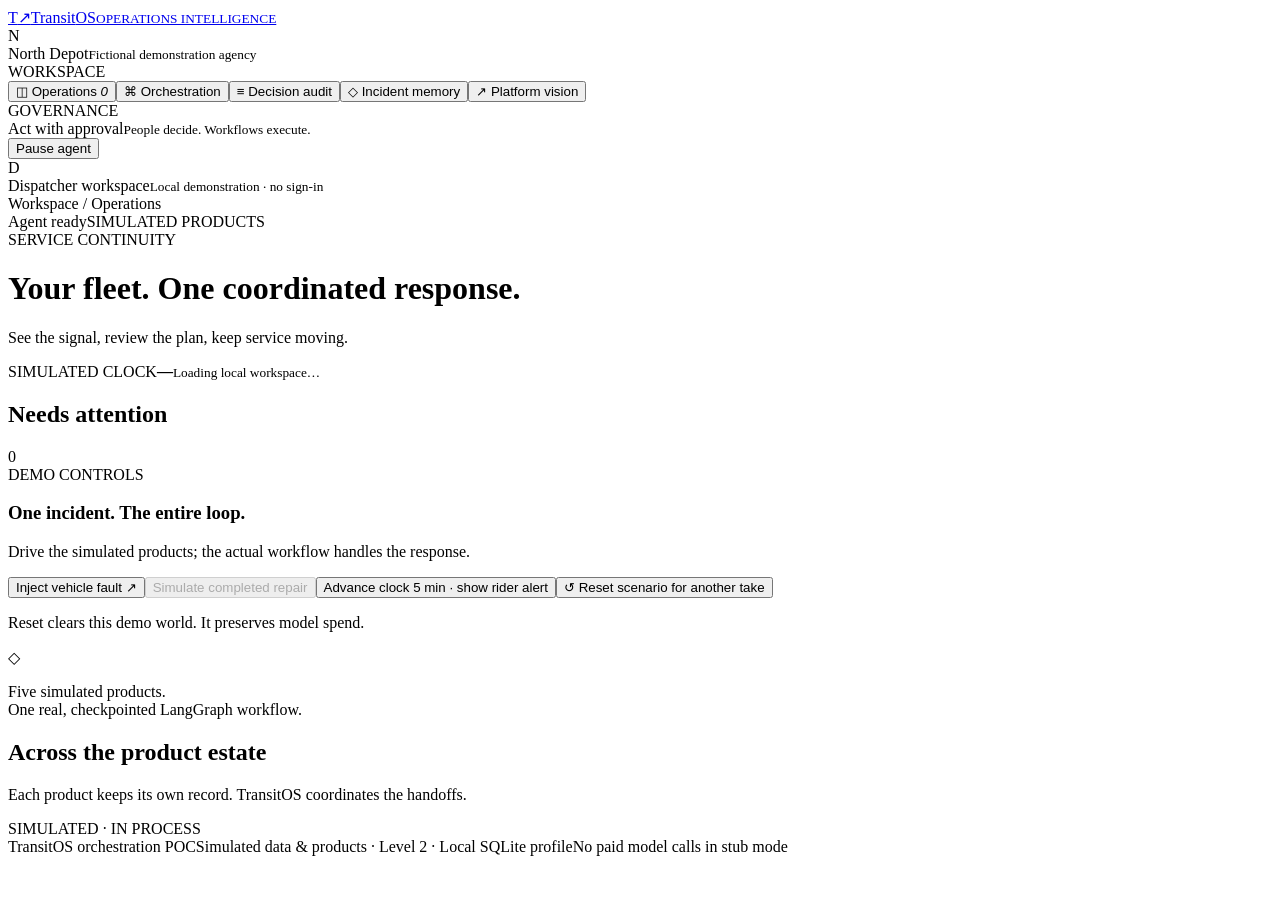
==== src/transitos/panel/console/index.html @ 856efc1a "Deliver dispatcher console, interactive explorer and scoped agent memory" ====
<!doctype html>
<html lang="en">
<head>
  <meta charset="utf-8"><meta name="viewport" content="width=device-width,initial-scale=1">
  <title>TransitOS · Dispatcher workspace</title>
  <link rel="stylesheet" href="/assets/console.css"><script src="/assets/console.js" defer></script>
</head>
<body>
<aside class="sidebar">
  <a class="brand" href="/" aria-label="TransitOS home"><span class="brand-mark">T<span>↗</span></span><span>Transit<span class="brand-light">OS</span><small>OPERATIONS INTELLIGENCE</small></span></a>
  <div class="agency-switch"><span class="agency-avatar">N</span><div>North Depot<small>Fictional demonstration agency</small></div></div>
  <div class="nav-label">WORKSPACE</div>
  <nav aria-label="Workspace"><button class="nav-item active" data-view="operations"><span>◫</span> Operations <i id="attention-count">0</i></button><button class="nav-item" data-view="orchestration"><span>⌘</span> Orchestration</button><button class="nav-item" data-view="audit"><span>≡</span> Decision audit</button><button class="nav-item" data-view="memory"><span>◇</span> Incident memory</button><button class="nav-item" data-view="vision"><span>↗</span> Platform vision</button></nav>
  <div class="sidebar-bottom"><div class="nav-label">GOVERNANCE</div><div class="governance"><span class="green-dot"></span> Act with approval<small>People decide. Workflows execute.</small></div><button id="pause" class="pause-button">Pause agent</button><div class="profile"><span class="avatar">D</span><div>Dispatcher workspace<small>Local demonstration · no sign-in</small></div></div></div>
</aside>
<div class="workspace">
  <header class="topbar"><div><span class="breadcrumb">Workspace / </span><span id="view-name">Operations</span></div><div class="header-status"><span id="agent-status"><span class="green-dot"></span> Agent ready</span><span class="simulation-badge">SIMULATED PRODUCTS</span></div></header>
  <main>
    <div class="page-heading"><div><div class="eyebrow">SERVICE CONTINUITY</div><h1 id="page-title">Your fleet. One coordinated response.</h1><p id="page-description">See the signal, review the plan, keep service moving.</p></div><div class="clock"><span>SIMULATED CLOCK</span><strong id="clock">—</strong><small id="reasoner">Loading local workspace…</small></div></div>
    <div id="error" class="notice error" role="alert" hidden></div><div id="busy" class="notice working" role="status" hidden><span class="spinner"></span> Orchestration in progress. Product state and graph activity update here.</div>
    <section id="operations-view" class="view">
      <div id="metrics" class="metrics"></div>
      <div class="operations-grid"><section class="attention-column"><div class="section-heading"><h2>Needs attention</h2><span id="attention-label" class="count">0</span></div><div id="attention"></div><div class="demo-controls"><div class="eyebrow">DEMO CONTROLS</div><h3>One incident. The entire loop.</h3><p>Drive the simulated products; the actual workflow handles the response.</p><button id="trigger" class="button primary full">Inject vehicle fault <span>↗</span></button><button id="repair" class="button secondary full" disabled>Simulate completed repair</button><button id="advance" class="text-button">Advance clock 5 min · show rider alert</button><button id="reset" class="text-button muted">↺ Reset scenario for another take</button><p class="tiny">Reset clears this demo world. It preserves model spend.</p></div><div class="boundary-note"><span>◇</span><p>Five simulated products.<br>One real, checkpointed LangGraph workflow.</p></div></section><section id="incident" class="incident-column"></section></div>
      <section class="product-section"><div class="section-heading"><div><h2>Across the product estate</h2><p class="section-subtitle">Each product keeps its own record. TransitOS coordinates the handoffs.</p></div><span class="subtle-tag">SIMULATED · IN PROCESS</span></div><div id="products" class="products"></div></section>
    </section>
    <section id="orchestration-view" class="view" hidden><div class="explainer"><span class="graph-icon">⌘</span><div><h2>Judgment at the right moments. Code at every boundary.</h2><p>These are actual node updates from the running LangGraph. Approval and repair waits are durable interrupts; they perform no writes.</p></div></div><div id="graph"></div><div class="trace-panel"><div class="section-heading"><h2>Live node activity</h2><span class="subtle-tag">ACTUAL GRAPH UPDATES</span></div><div id="trace"></div></div></section>
    <section id="audit-view" class="view" hidden><div class="explainer"><span class="graph-icon">≡</span><div><h2>Every action has a reason and a record.</h2><p>Human decisions and adapter calls below come from the integrated system. Decision revisions are stored in its append-only audit.</p></div></div><div id="audit-summary"></div><div id="audit"></div></section>
    <section id="memory-view" class="view" hidden><div class="explainer"><span class="graph-icon">◇</span><div><h2>Remember the incident. Recheck the world.</h2><p>Only completed, approved responses enter this agency- and vehicle-scoped history. It survives a demo reset, but never authorizes a new action or replaces current product facts.</p></div></div><div id="memory"></div></section>
    <section id="vision-view" class="view" hidden><div class="vision-hero"><div class="eyebrow">THE TRANSITOS VISION</div><h2>Products know their part.<br>Orchestration connects the whole.</h2><p>A fault becomes a maintenance response, a service recovery plan and a rider update—with a person in control and evidence at every step.</p><span class="subtle-tag">DEMONSTRATED TODAY: VEHICLE HEALTH → SERVICE CONTINUITY</span></div><div class="vision-grid"><article><span class="vision-number">01</span><h3>One identity across products</h3><p>Resolve native vehicle IDs before acting. Surface ambiguity to a person rather than guess.</p></article><article><span class="vision-number">02</span><h3>Reusable, governed actions</h3><p>Typed adapters, idempotency, code-enforced limits and defined compensation. Products remain the systems of record.</p></article><article><span class="vision-number">03</span><h3>Human control, by policy</h3><p>Concrete proposals, explicit approvals, acknowledgement of unknowns and a live agency kill switch.</p></article></div><div class="section-heading"><h2>What the same foundation could enable</h2><span class="subtle-tag">FUTURE POSSIBILITIES · NOT IMPLEMENTED HERE</span></div><div class="vision-grid"><article><h3>Operator no-show recovery</h3><p>Find qualified extra-board cover and propose the affected run changes.</p></article><article><h3>Maintenance-aware scheduling</h3><p>Place preventive maintenance around service demand and available spares.</p></article><article><h3>Disruption response</h3><p>Coordinate schedule recovery and rider communication across more workflows.</p></article></div><div class="recording-guide"><h3>A six-minute walkthrough</h3><ol><li>Start in Operations and inject the fault.</li><li>Open the proposal. Explain the identity, evidence, checks and zero writes.</li><li>Approve as the dispatcher. Show all five product actions and the rider alert.</li><li>Open Orchestration to show the actual graph and repair interrupt.</li><li>Simulate repair, then approve return to service.</li><li>Show Decision audit and the foundation for future workflows.</li></ol></div></section>
    <footer><span>TransitOS orchestration POC</span><span>Simulated data & products · Level 2 · Local SQLite profile</span><span id="spend">No paid model calls in stub mode</span></footer>
  </main>
</div>
<dialog id="reset-dialog"><h2>Reset the demonstration?</h2><p>This clears the current simulated incident and product state. Accumulated model spend is preserved.</p><div class="dialog-actions"><button id="cancel-reset" class="button secondary">Keep this incident</button><button id="confirm-reset" class="button primary">Reset demo</button></div></dialog>
</body></html>
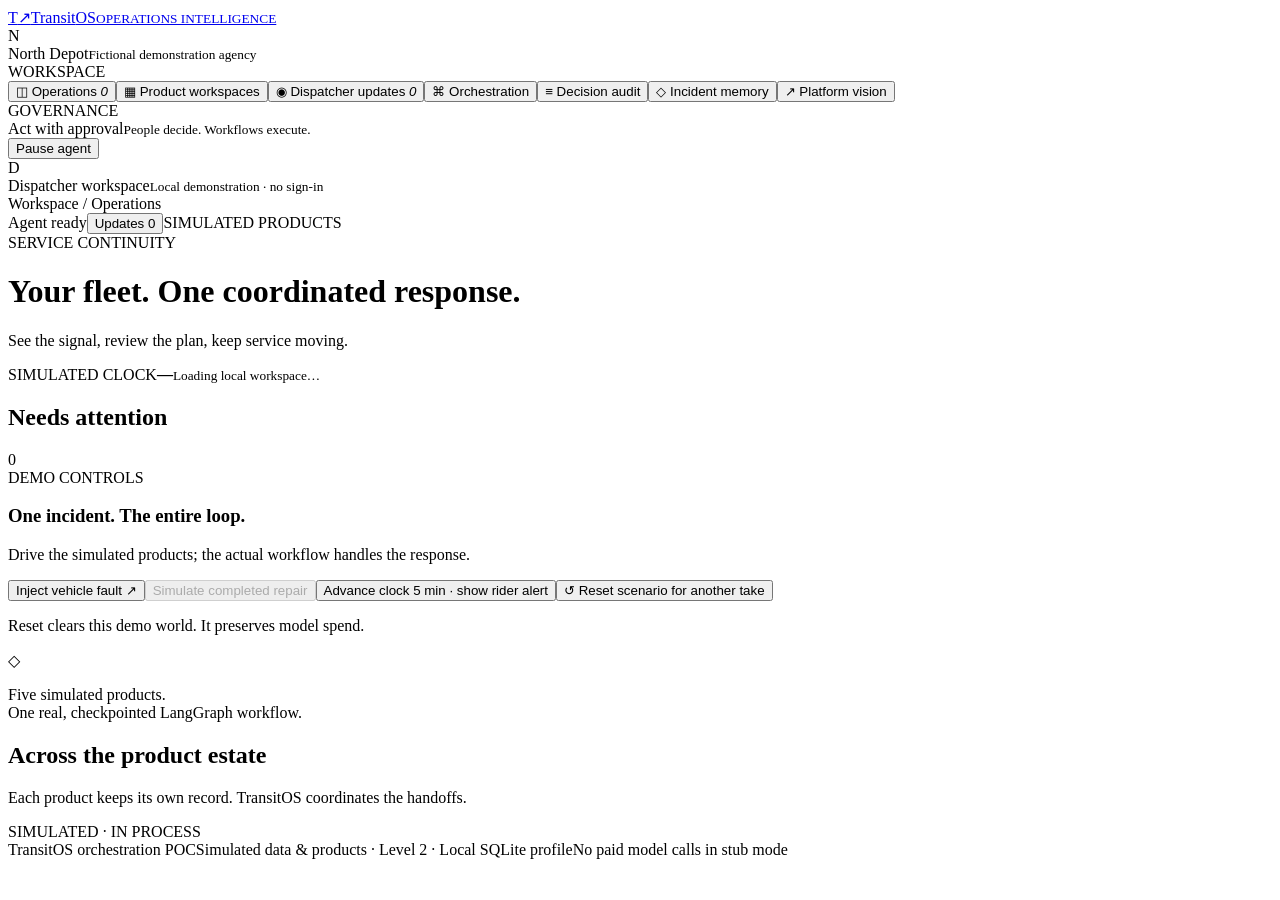
==== commit 41a204db: "Show native product records and dispatcher workflow updates" ====
--- a/src/transitos/panel/console/index.html
+++ b/src/transitos/panel/console/index.html
@@ -3,26 +3,29 @@
 <head>
   <meta charset="utf-8"><meta name="viewport" content="width=device-width,initial-scale=1">
   <title>TransitOS · Dispatcher workspace</title>
-  <link rel="stylesheet" href="/assets/console.css"><script src="/assets/console.js" defer></script>
+  <link rel="stylesheet" href="/assets/console.css"><script src="/assets/product-views.js" defer></script><script src="/assets/console.js" defer></script>
 </head>
 <body>
 <aside class="sidebar">
   <a class="brand" href="/" aria-label="TransitOS home"><span class="brand-mark">T<span>↗</span></span><span>Transit<span class="brand-light">OS</span><small>OPERATIONS INTELLIGENCE</small></span></a>
   <div class="agency-switch"><span class="agency-avatar">N</span><div>North Depot<small>Fictional demonstration agency</small></div></div>
   <div class="nav-label">WORKSPACE</div>
-  <nav aria-label="Workspace"><button class="nav-item active" data-view="operations"><span>◫</span> Operations <i id="attention-count">0</i></button><button class="nav-item" data-view="orchestration"><span>⌘</span> Orchestration</button><button class="nav-item" data-view="audit"><span>≡</span> Decision audit</button><button class="nav-item" data-view="memory"><span>◇</span> Incident memory</button><button class="nav-item" data-view="vision"><span>↗</span> Platform vision</button></nav>
+  <nav aria-label="Workspace"><button class="nav-item active" data-view="operations"><span>◫</span> Operations <i id="attention-count">0</i></button><button class="nav-item" data-view="estate"><span>▦</span> Product workspaces</button><button class="nav-item" data-view="updates"><span>◉</span> Dispatcher updates <i id="update-count">0</i></button><button class="nav-item" data-view="orchestration"><span>⌘</span> Orchestration</button><button class="nav-item" data-view="audit"><span>≡</span> Decision audit</button><button class="nav-item" data-view="memory"><span>◇</span> Incident memory</button><button class="nav-item" data-view="vision"><span>↗</span> Platform vision</button></nav>
   <div class="sidebar-bottom"><div class="nav-label">GOVERNANCE</div><div class="governance"><span class="green-dot"></span> Act with approval<small>People decide. Workflows execute.</small></div><button id="pause" class="pause-button">Pause agent</button><div class="profile"><span class="avatar">D</span><div>Dispatcher workspace<small>Local demonstration · no sign-in</small></div></div></div>
 </aside>
 <div class="workspace">
-  <header class="topbar"><div><span class="breadcrumb">Workspace / </span><span id="view-name">Operations</span></div><div class="header-status"><span id="agent-status"><span class="green-dot"></span> Agent ready</span><span class="simulation-badge">SIMULATED PRODUCTS</span></div></header>
+  <header class="topbar"><div><span class="breadcrumb">Workspace / </span><span id="view-name">Operations</span></div><div class="header-status"><span id="agent-status"><span class="green-dot"></span> Agent ready</span><button class="update-pill" data-view="updates">Updates <span id="update-badge">0</span></button><span class="simulation-badge">SIMULATED PRODUCTS</span></div></header>
   <main>
     <div class="page-heading"><div><div class="eyebrow">SERVICE CONTINUITY</div><h1 id="page-title">Your fleet. One coordinated response.</h1><p id="page-description">See the signal, review the plan, keep service moving.</p></div><div class="clock"><span>SIMULATED CLOCK</span><strong id="clock">—</strong><small id="reasoner">Loading local workspace…</small></div></div>
+    <div id="latest-update" class="latest-update" role="status" aria-live="polite" hidden></div>
     <div id="error" class="notice error" role="alert" hidden></div><div id="busy" class="notice working" role="status" hidden><span class="spinner"></span> Orchestration in progress. Product state and graph activity update here.</div>
     <section id="operations-view" class="view">
       <div id="metrics" class="metrics"></div>
       <div class="operations-grid"><section class="attention-column"><div class="section-heading"><h2>Needs attention</h2><span id="attention-label" class="count">0</span></div><div id="attention"></div><div class="demo-controls"><div class="eyebrow">DEMO CONTROLS</div><h3>One incident. The entire loop.</h3><p>Drive the simulated products; the actual workflow handles the response.</p><button id="trigger" class="button primary full">Inject vehicle fault <span>↗</span></button><button id="repair" class="button secondary full" disabled>Simulate completed repair</button><button id="advance" class="text-button">Advance clock 5 min · show rider alert</button><button id="reset" class="text-button muted">↺ Reset scenario for another take</button><p class="tiny">Reset clears this demo world. It preserves model spend.</p></div><div class="boundary-note"><span>◇</span><p>Five simulated products.<br>One real, checkpointed LangGraph workflow.</p></div></section><section id="incident" class="incident-column"></section></div>
       <section class="product-section"><div class="section-heading"><div><h2>Across the product estate</h2><p class="section-subtitle">Each product keeps its own record. TransitOS coordinates the handoffs.</p></div><span class="subtle-tag">SIMULATED · IN PROCESS</span></div><div id="products" class="products"></div></section>
     </section>
+    <section id="estate-view" class="view" hidden><div class="product-switch" role="group" aria-label="Product workspace"><button class="active" data-workspace="all">All products</button><button data-workspace="telematics">Telematics</button><button data-workspace="maintenance">Maintenance</button><button data-workspace="scheduling">Scheduling</button><button data-workspace="workforce">Workforce</button><button data-workspace="alerts">Rider comms</button></div><div id="estate"></div></section>
+    <section id="updates-view" class="view" hidden><div class="section-heading"><div><h2>Every milestone, backed by system evidence.</h2><p class="section-subtitle">In-app updates from actual graph activity, decisions and product effects. No external notifications are sent.</p></div><button id="mark-seen" class="button secondary">Mark updates seen</button></div><div id="dispatcher-updates" aria-label="Incident updates"></div></section>
     <section id="orchestration-view" class="view" hidden><div class="explainer"><span class="graph-icon">⌘</span><div><h2>Judgment at the right moments. Code at every boundary.</h2><p>These are actual node updates from the running LangGraph. Approval and repair waits are durable interrupts; they perform no writes.</p></div></div><div id="graph"></div><div class="trace-panel"><div class="section-heading"><h2>Live node activity</h2><span class="subtle-tag">ACTUAL GRAPH UPDATES</span></div><div id="trace"></div></div></section>
     <section id="audit-view" class="view" hidden><div class="explainer"><span class="graph-icon">≡</span><div><h2>Every action has a reason and a record.</h2><p>Human decisions and adapter calls below come from the integrated system. Decision revisions are stored in its append-only audit.</p></div></div><div id="audit-summary"></div><div id="audit"></div></section>
     <section id="memory-view" class="view" hidden><div class="explainer"><span class="graph-icon">◇</span><div><h2>Remember the incident. Recheck the world.</h2><p>Only completed, approved responses enter this agency- and vehicle-scoped history. It survives a demo reset, but never authorizes a new action or replaces current product facts.</p></div></div><div id="memory"></div></section>
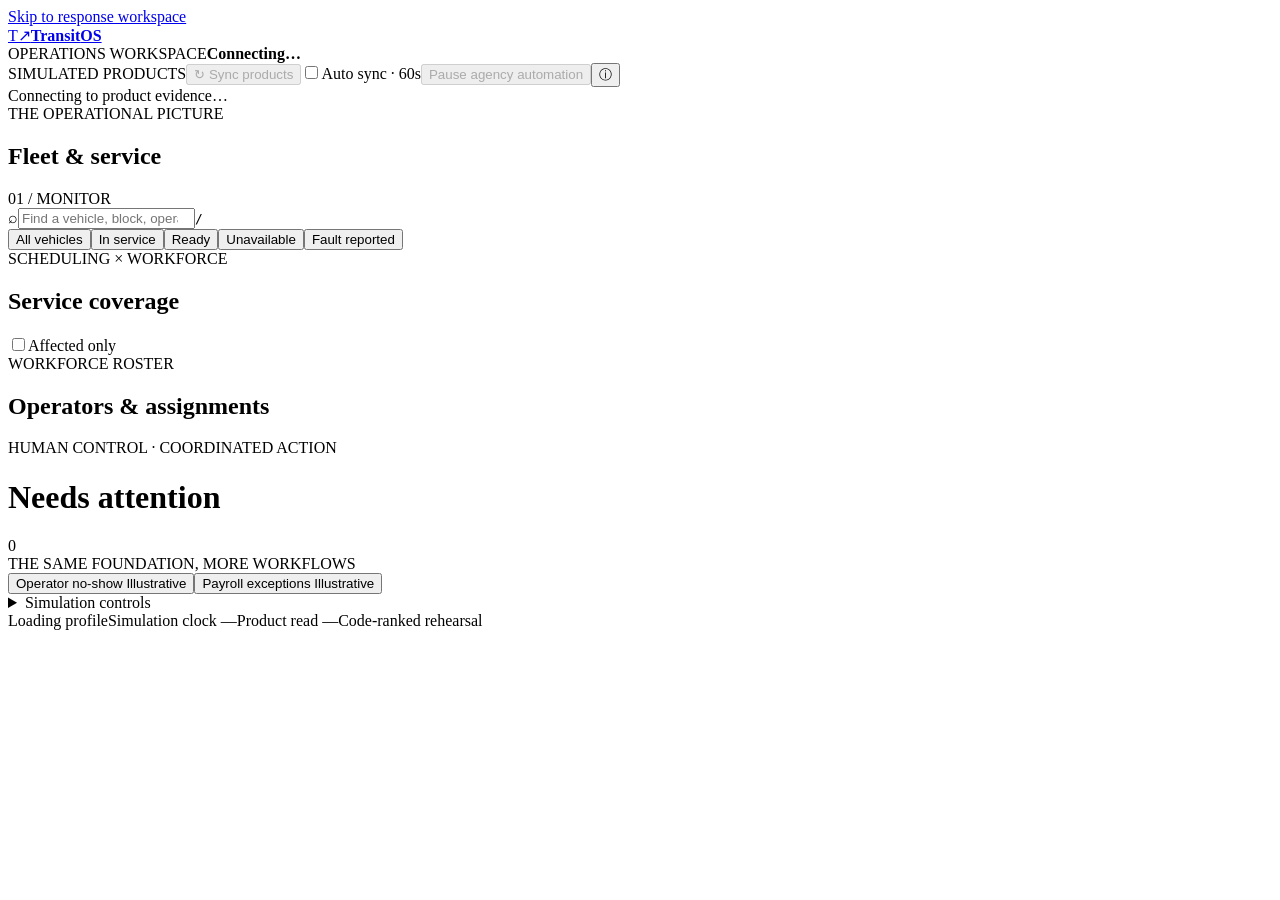
==== commit 6b2d9906: "Connect simulated products to Databricks and unify fleet operations" ====
--- a/src/transitos/panel/console/index.html
+++ b/src/transitos/panel/console/index.html
@@ -1,37 +1,26 @@
 <!doctype html>
 <html lang="en">
-<head>
-  <meta charset="utf-8"><meta name="viewport" content="width=device-width,initial-scale=1">
-  <title>TransitOS · Dispatcher workspace</title>
-  <link rel="stylesheet" href="/assets/console.css"><script src="/assets/product-views.js" defer></script><script src="/assets/console.js" defer></script>
-</head>
+<head><meta charset="utf-8"><meta name="viewport" content="width=device-width,initial-scale=1"><title>TransitOS · Operations</title>
+<link rel="stylesheet" href="/assets/workspace.css"><script src="/assets/workspace-model.js" defer></script><script src="/assets/workspace.js" defer></script></head>
 <body>
-<aside class="sidebar">
-  <a class="brand" href="/" aria-label="TransitOS home"><span class="brand-mark">T<span>↗</span></span><span>Transit<span class="brand-light">OS</span><small>OPERATIONS INTELLIGENCE</small></span></a>
-  <div class="agency-switch"><span class="agency-avatar">N</span><div>North Depot<small>Fictional demonstration agency</small></div></div>
-  <div class="nav-label">WORKSPACE</div>
-  <nav aria-label="Workspace"><button class="nav-item active" data-view="operations"><span>◫</span> Operations <i id="attention-count">0</i></button><button class="nav-item" data-view="estate"><span>▦</span> Product workspaces</button><button class="nav-item" data-view="updates"><span>◉</span> Dispatcher updates <i id="update-count">0</i></button><button class="nav-item" data-view="orchestration"><span>⌘</span> Orchestration</button><button class="nav-item" data-view="audit"><span>≡</span> Decision audit</button><button class="nav-item" data-view="memory"><span>◇</span> Incident memory</button><button class="nav-item" data-view="vision"><span>↗</span> Platform vision</button></nav>
-  <div class="sidebar-bottom"><div class="nav-label">GOVERNANCE</div><div class="governance"><span class="green-dot"></span> Act with approval<small>People decide. Workflows execute.</small></div><button id="pause" class="pause-button">Pause agent</button><div class="profile"><span class="avatar">D</span><div>Dispatcher workspace<small>Local demonstration · no sign-in</small></div></div></div>
-</aside>
-<div class="workspace">
-  <header class="topbar"><div><span class="breadcrumb">Workspace / </span><span id="view-name">Operations</span></div><div class="header-status"><span id="agent-status"><span class="green-dot"></span> Agent ready</span><button class="update-pill" data-view="updates">Updates <span id="update-badge">0</span></button><span class="simulation-badge">SIMULATED PRODUCTS</span></div></header>
-  <main>
-    <div class="page-heading"><div><div class="eyebrow">SERVICE CONTINUITY</div><h1 id="page-title">Your fleet. One coordinated response.</h1><p id="page-description">See the signal, review the plan, keep service moving.</p></div><div class="clock"><span>SIMULATED CLOCK</span><strong id="clock">—</strong><small id="reasoner">Loading local workspace…</small></div></div>
-    <div id="latest-update" class="latest-update" role="status" aria-live="polite" hidden></div>
-    <div id="error" class="notice error" role="alert" hidden></div><div id="busy" class="notice working" role="status" hidden><span class="spinner"></span> Orchestration in progress. Product state and graph activity update here.</div>
-    <section id="operations-view" class="view">
-      <div id="metrics" class="metrics"></div>
-      <div class="operations-grid"><section class="attention-column"><div class="section-heading"><h2>Needs attention</h2><span id="attention-label" class="count">0</span></div><div id="attention"></div><div class="demo-controls"><div class="eyebrow">DEMO CONTROLS</div><h3>One incident. The entire loop.</h3><p>Drive the simulated products; the actual workflow handles the response.</p><button id="trigger" class="button primary full">Inject vehicle fault <span>↗</span></button><button id="repair" class="button secondary full" disabled>Simulate completed repair</button><button id="advance" class="text-button">Advance clock 5 min · show rider alert</button><button id="reset" class="text-button muted">↺ Reset scenario for another take</button><p class="tiny">Reset clears this demo world. It preserves model spend.</p></div><div class="boundary-note"><span>◇</span><p>Five simulated products.<br>One real, checkpointed LangGraph workflow.</p></div></section><section id="incident" class="incident-column"></section></div>
-      <section class="product-section"><div class="section-heading"><div><h2>Across the product estate</h2><p class="section-subtitle">Each product keeps its own record. TransitOS coordinates the handoffs.</p></div><span class="subtle-tag">SIMULATED · IN PROCESS</span></div><div id="products" class="products"></div></section>
-    </section>
-    <section id="estate-view" class="view" hidden><div class="product-switch" role="group" aria-label="Product workspace"><button class="active" data-workspace="all">All products</button><button data-workspace="telematics">Telematics</button><button data-workspace="maintenance">Maintenance</button><button data-workspace="scheduling">Scheduling</button><button data-workspace="workforce">Workforce</button><button data-workspace="alerts">Rider comms</button></div><div id="estate"></div></section>
-    <section id="updates-view" class="view" hidden><div class="section-heading"><div><h2>Every milestone, backed by system evidence.</h2><p class="section-subtitle">In-app updates from actual graph activity, decisions and product effects. No external notifications are sent.</p></div><button id="mark-seen" class="button secondary">Mark updates seen</button></div><div id="dispatcher-updates" aria-label="Incident updates"></div></section>
-    <section id="orchestration-view" class="view" hidden><div class="explainer"><span class="graph-icon">⌘</span><div><h2>Judgment at the right moments. Code at every boundary.</h2><p>These are actual node updates from the running LangGraph. Approval and repair waits are durable interrupts; they perform no writes.</p></div></div><div id="graph"></div><div class="trace-panel"><div class="section-heading"><h2>Live node activity</h2><span class="subtle-tag">ACTUAL GRAPH UPDATES</span></div><div id="trace"></div></div></section>
-    <section id="audit-view" class="view" hidden><div class="explainer"><span class="graph-icon">≡</span><div><h2>Every action has a reason and a record.</h2><p>Human decisions and adapter calls below come from the integrated system. Decision revisions are stored in its append-only audit.</p></div></div><div id="audit-summary"></div><div id="audit"></div></section>
-    <section id="memory-view" class="view" hidden><div class="explainer"><span class="graph-icon">◇</span><div><h2>Remember the incident. Recheck the world.</h2><p>Only completed, approved responses enter this agency- and vehicle-scoped history. It survives a demo reset, but never authorizes a new action or replaces current product facts.</p></div></div><div id="memory"></div></section>
-    <section id="vision-view" class="view" hidden><div class="vision-hero"><div class="eyebrow">THE TRANSITOS VISION</div><h2>Products know their part.<br>Orchestration connects the whole.</h2><p>A fault becomes a maintenance response, a service recovery plan and a rider update—with a person in control and evidence at every step.</p><span class="subtle-tag">DEMONSTRATED TODAY: VEHICLE HEALTH → SERVICE CONTINUITY</span></div><div class="vision-grid"><article><span class="vision-number">01</span><h3>One identity across products</h3><p>Resolve native vehicle IDs before acting. Surface ambiguity to a person rather than guess.</p></article><article><span class="vision-number">02</span><h3>Reusable, governed actions</h3><p>Typed adapters, idempotency, code-enforced limits and defined compensation. Products remain the systems of record.</p></article><article><span class="vision-number">03</span><h3>Human control, by policy</h3><p>Concrete proposals, explicit approvals, acknowledgement of unknowns and a live agency kill switch.</p></article></div><div class="section-heading"><h2>What the same foundation could enable</h2><span class="subtle-tag">FUTURE POSSIBILITIES · NOT IMPLEMENTED HERE</span></div><div class="vision-grid"><article><h3>Operator no-show recovery</h3><p>Find qualified extra-board cover and propose the affected run changes.</p></article><article><h3>Maintenance-aware scheduling</h3><p>Place preventive maintenance around service demand and available spares.</p></article><article><h3>Disruption response</h3><p>Coordinate schedule recovery and rider communication across more workflows.</p></article></div><div class="recording-guide"><h3>A six-minute walkthrough</h3><ol><li>Start in Operations and inject the fault.</li><li>Open the proposal. Explain the identity, evidence, checks and zero writes.</li><li>Approve as the dispatcher. Show all five product actions and the rider alert.</li><li>Open Orchestration to show the actual graph and repair interrupt.</li><li>Simulate repair, then approve return to service.</li><li>Show Decision audit and the foundation for future workflows.</li></ol></div></section>
-    <footer><span>TransitOS orchestration POC</span><span>Simulated data & products · Level 2 · Local SQLite profile</span><span id="spend">No paid model calls in stub mode</span></footer>
-  </main>
+<a class="skip" href="#response-panel">Skip to response workspace</a>
+<header class="app-header"><a class="brand" href="/" aria-label="TransitOS operations"><span class="brand-symbol">T↗</span><strong>Transit<span>OS</span></strong></a><span class="header-divider"></span><div class="workspace-name"><span class="eyebrow">OPERATIONS WORKSPACE</span><strong id="agency">Connecting…</strong></div><div class="header-tools"><span class="simulation">SIMULATED PRODUCTS</span><button id="refresh" class="button secondary" disabled>↻ Sync products</button><label class="auto-sync"><input id="auto-sync" type="checkbox">Auto sync · 60s</label><button id="pause" class="button secondary" disabled>Pause agency automation</button><button data-inspect="system" class="icon-button" aria-label="Inspect data connection">ⓘ</button></div></header>
+<div id="notice" class="notice" role="status" aria-live="polite">Connecting to product evidence…</div>
+<div class="workspace-shell">
+<section class="fleet-panel" aria-labelledby="fleet-title"><header class="panel-heading"><div><span class="eyebrow">THE OPERATIONAL PICTURE</span><h1 id="fleet-title">Fleet & service</h1></div><span class="panel-index">01 / MONITOR</span></header>
+<div id="data-source" class="data-source"></div><div id="fleet-summary" class="fleet-summary"></div>
+<div class="fleet-toolbar"><label class="search"><span aria-hidden="true">⌕</span><input id="fleet-search" type="search" aria-label="Search fleet and service" placeholder="Find a vehicle, block, operator or depot…" autocomplete="off"><kbd>/</kbd></label><div id="fleet-filters" class="filter-row" role="group" aria-label="Filter fleet"><button data-filter="all" aria-pressed="true">All vehicles</button><button data-filter="in_service" aria-pressed="false">In service</button><button data-filter="ready" aria-pressed="false">Ready</button><button data-filter="out_of_service" aria-pressed="false">Unavailable</button><button data-filter="fault" aria-pressed="false">Fault reported</button></div></div>
+<div id="fleet-board" class="fleet-board" aria-label="Vehicle fleet"></div>
+<div id="vehicle-detail" class="vehicle-detail"></div>
+<section class="service-section"><div class="section-heading"><div><span class="eyebrow">SCHEDULING × WORKFORCE</span><h2>Service coverage</h2></div><label class="scope-toggle"><input id="affected-only" type="checkbox">Affected only</label></div><div id="service-table"></div></section>
+<section class="operators-section"><div class="section-heading"><div><span class="eyebrow">WORKFORCE ROSTER</span><h2>Operators & assignments</h2></div><span id="operator-count" class="small-label"></span></div><div id="operators-table"></div></section>
+</section>
+<main id="response-panel" class="response-panel" tabindex="-1"><header class="panel-heading"><div><span class="eyebrow">HUMAN CONTROL · COORDINATED ACTION</span><h1>Needs attention</h1></div><span id="attention-count" class="attention-count">0</span></header><div id="attention-queue" class="attention-queue"></div><div class="response-scroll"><div id="case-content"></div>
+<section class="future-section"><span class="eyebrow">THE SAME FOUNDATION, MORE WORKFLOWS</span><div class="preview-buttons"><button data-case="no-show">Operator no-show <span>Illustrative</span></button><button data-case="payroll">Payroll exceptions <span>Illustrative</span></button></div></section>
+<details class="rehearsal"><summary>Simulation controls</summary><div class="rehearsal-controls"><button id="trigger" class="button secondary" disabled>Inject vehicle fault</button><button id="repair" class="button secondary" disabled>Close repair order</button><button id="advance" class="button secondary" disabled>Advance clock 5 min</button><button id="reset" class="button secondary" disabled>Reset local scenario</button></div><p id="profile-note"></p></details></div><div id="approval-slot"></div>
+</main>
 </div>
-<dialog id="reset-dialog"><h2>Reset the demonstration?</h2><p>This clears the current simulated incident and product state. Accumulated model spend is preserved.</p><div class="dialog-actions"><button id="cancel-reset" class="button secondary">Keep this incident</button><button id="confirm-reset" class="button primary">Reset demo</button></div></dialog>
+<footer class="app-footer"><span id="profile">Loading profile</span><span id="clock">Simulation clock —</span><span id="observed">Product read —</span><span id="spend">Code-ranked rehearsal</span></footer>
+<dialog id="technical-dialog" aria-labelledby="technical-title"><header><div><span class="eyebrow">TECHNICAL EVIDENCE</span><h2 id="technical-title">Recorded evidence</h2></div><button id="close-technical" class="icon-button" aria-label="Close technical evidence">×</button></header><div id="technical-content"></div></dialog>
+<dialog id="confirm-dialog" aria-labelledby="confirm-title"><h2 id="confirm-title">Reset this local scenario?</h2><p>Current local incident and product state are cleared. Model spending and retained incident history are preserved.</p><div class="dialog-actions"><button id="cancel-reset" class="button secondary">Keep current state</button><button id="confirm-reset" class="button danger">Reset local scenario</button></div></dialog>
 </body></html>
